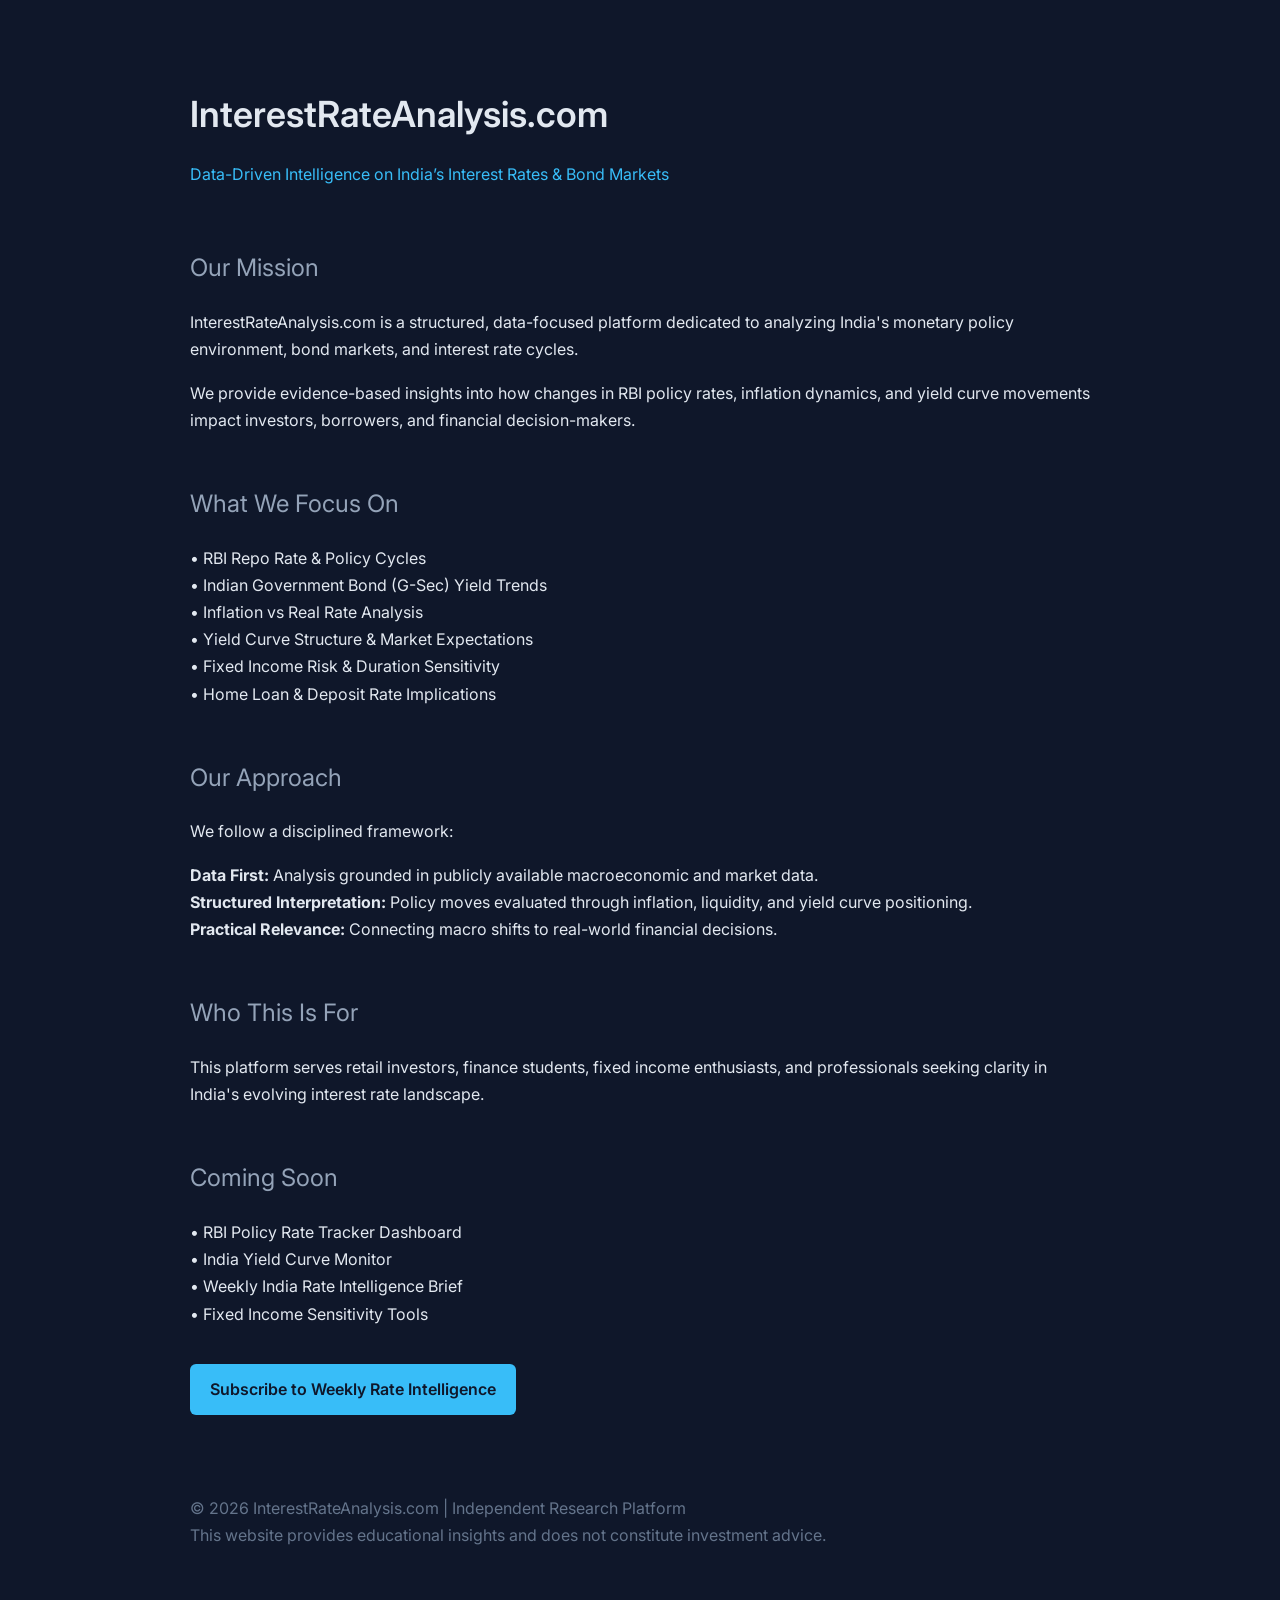
==== index.html @ b9cabc16 "Add files via upload" ====
<!DOCTYPE html>
<html lang="en">
<head>
<meta charset="UTF-8">
<meta name="viewport" content="width=device-width, initial-scale=1.0">
<title>InterestRateAnalysis.com</title>
<link href="https://fonts.googleapis.com/css2?family=Inter:wght@300;400;600&display=swap" rel="stylesheet">
<style>
body {
    margin: 0;
    font-family: 'Inter', sans-serif;
    background-color: #0f172a;
    color: #e2e8f0;
    line-height: 1.7;
}
.container {
    max-width: 900px;
    margin: auto;
    padding: 60px 20px;
}
h1 {
    font-size: 36px;
    font-weight: 600;
    margin-bottom: 10px;
}
h2 {
    margin-top: 50px;
    font-weight: 400;
    color: #94a3b8;
}
p {
    font-size: 16px;
}
.hero {
    margin-bottom: 60px;
}
.highlight {
    color: #38bdf8;
}
.footer {
    margin-top: 80px;
    font-size: 14px;
    color: #64748b;
}
.button {
    display: inline-block;
    margin-top: 20px;
    padding: 12px 20px;
    background-color: #38bdf8;
    color: #0f172a;
    text-decoration: none;
    font-weight: 600;
    border-radius: 6px;
}
.button:hover {
    opacity: 0.9;
}
</style>
</head>

<body>

<div class="container">

<div class="hero">
<h1>InterestRateAnalysis.com</h1>
<p><span class="highlight">Data-Driven Intelligence on India’s Interest Rates & Bond Markets</span></p>
</div>

<h2>Our Mission</h2>
<p>
InterestRateAnalysis.com is a structured, data-focused platform dedicated to analyzing India's monetary policy environment, bond markets, and interest rate cycles.
</p>
<p>
We provide evidence-based insights into how changes in RBI policy rates, inflation dynamics, and yield curve movements impact investors, borrowers, and financial decision-makers.
</p>

<h2>What We Focus On</h2>
<p>
• RBI Repo Rate & Policy Cycles<br>
• Indian Government Bond (G-Sec) Yield Trends<br>
• Inflation vs Real Rate Analysis<br>
• Yield Curve Structure & Market Expectations<br>
• Fixed Income Risk & Duration Sensitivity<br>
• Home Loan & Deposit Rate Implications
</p>

<h2>Our Approach</h2>
<p>
We follow a disciplined framework:
</p>
<p>
<strong>Data First:</strong> Analysis grounded in publicly available macroeconomic and market data.<br>
<strong>Structured Interpretation:</strong> Policy moves evaluated through inflation, liquidity, and yield curve positioning.<br>
<strong>Practical Relevance:</strong> Connecting macro shifts to real-world financial decisions.
</p>

<h2>Who This Is For</h2>
<p>
This platform serves retail investors, finance students, fixed income enthusiasts, and professionals seeking clarity in India's evolving interest rate landscape.
</p>

<h2>Coming Soon</h2>
<p>
• RBI Policy Rate Tracker Dashboard<br>
• India Yield Curve Monitor<br>
• Weekly India Rate Intelligence Brief<br>
• Fixed Income Sensitivity Tools
</p>

<a href="#" class="button">Subscribe to Weekly Rate Intelligence</a>

<div class="footer">
<p>
© 2026 InterestRateAnalysis.com | Independent Research Platform<br>
This website provides educational insights and does not constitute investment advice.
</p>
</div>

</div>

</body>
</html>
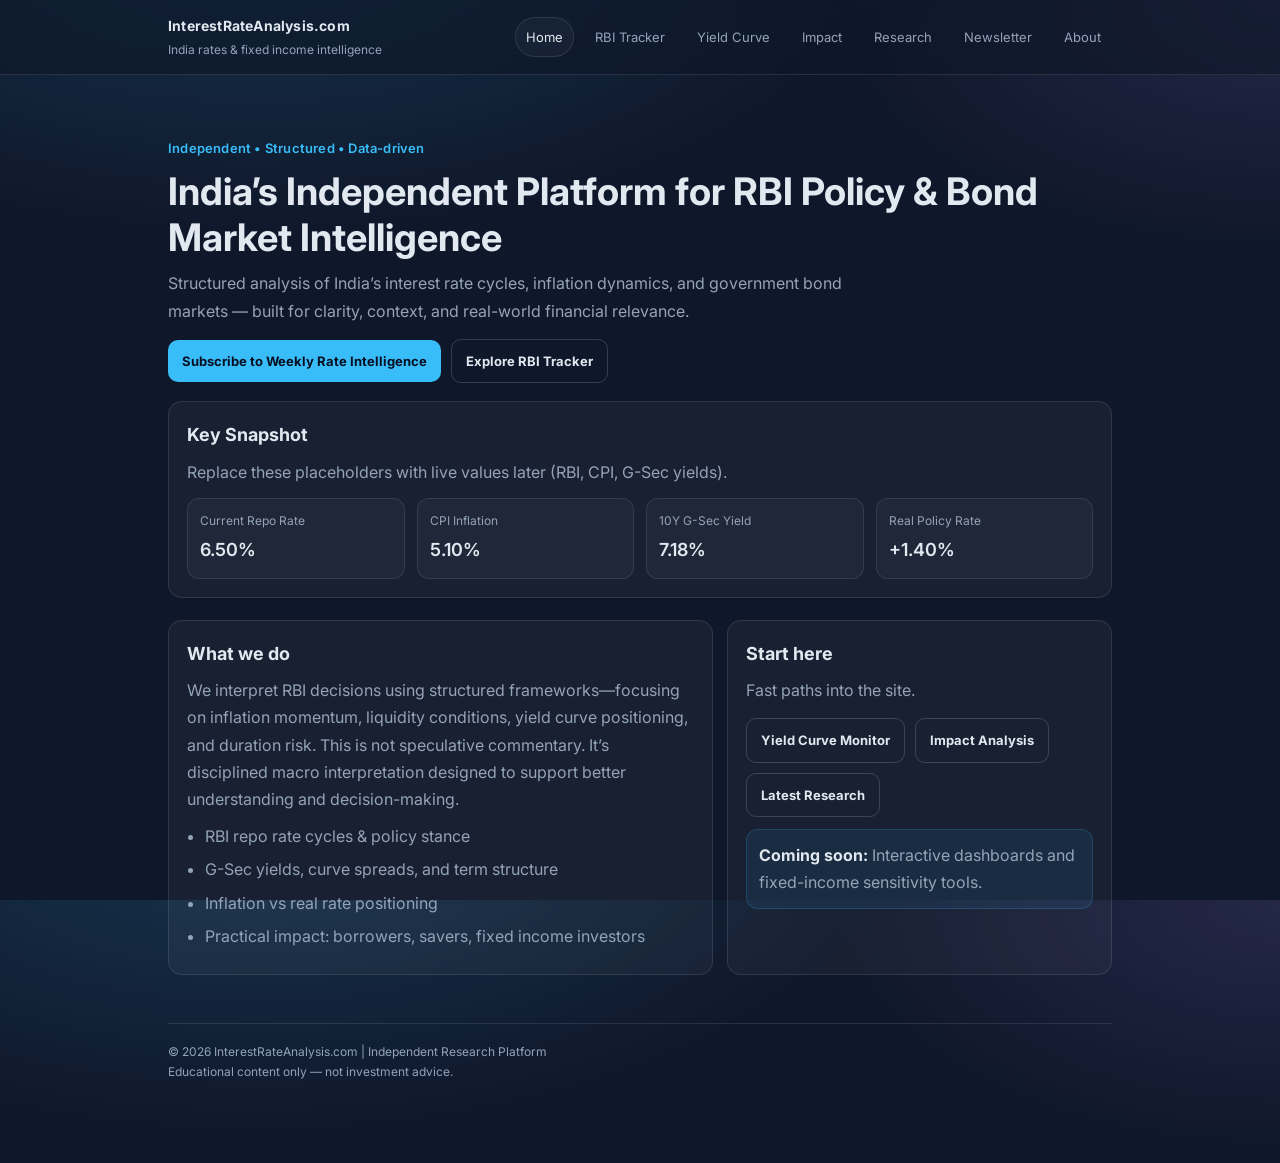
==== commit 4447b705: "Add files via upload" ====
--- a/index.html
+++ b/index.html
@@ -1,123 +1,106 @@
-<!DOCTYPE html>
+<!doctype html>
 <html lang="en">
 <head>
-<meta charset="UTF-8">
-<meta name="viewport" content="width=device-width, initial-scale=1.0">
-<title>InterestRateAnalysis.com</title>
-<link href="https://fonts.googleapis.com/css2?family=Inter:wght@300;400;600&display=swap" rel="stylesheet">
-<style>
-body {
-    margin: 0;
-    font-family: 'Inter', sans-serif;
-    background-color: #0f172a;
-    color: #e2e8f0;
-    line-height: 1.7;
-}
-.container {
-    max-width: 900px;
-    margin: auto;
-    padding: 60px 20px;
-}
-h1 {
-    font-size: 36px;
-    font-weight: 600;
-    margin-bottom: 10px;
-}
-h2 {
-    margin-top: 50px;
-    font-weight: 400;
-    color: #94a3b8;
-}
-p {
-    font-size: 16px;
-}
-.hero {
-    margin-bottom: 60px;
-}
-.highlight {
-    color: #38bdf8;
-}
-.footer {
-    margin-top: 80px;
-    font-size: 14px;
-    color: #64748b;
-}
-.button {
-    display: inline-block;
-    margin-top: 20px;
-    padding: 12px 20px;
-    background-color: #38bdf8;
-    color: #0f172a;
-    text-decoration: none;
-    font-weight: 600;
-    border-radius: 6px;
-}
-.button:hover {
-    opacity: 0.9;
-}
-</style>
+  <meta charset="utf-8"/>
+  <meta name="viewport" content="width=device-width,initial-scale=1"/>
+  <title>InterestRateAnalysis.com — India Rates & Bond Market Intelligence</title>
+  <meta name="description" content="Data-driven analysis of India’s interest rate cycles, RBI policy, inflation dynamics, and government bond markets."/>
+  <link rel="preconnect" href="https://fonts.googleapis.com">
+  <link rel="preconnect" href="https://fonts.gstatic.com" crossorigin>
+  <link href="https://fonts.googleapis.com/css2?family=Inter:wght@300;400;600;700&display=swap" rel="stylesheet">
+  <link rel="stylesheet" href="styles.css"/>
 </head>
+<body>
+  <header class="header">
+    <div class="navwrap">
+      <div class="brand">
+        <strong>InterestRateAnalysis.com</strong>
+        <span>India rates & fixed income intelligence</span>
+      </div>
+      <nav>
+        <a class="active" href="index.html">Home</a>
+        <a href="rbi-tracker.html">RBI Tracker</a>
+        <a href="yield-curve.html">Yield Curve</a>
+        <a href="impact.html">Impact</a>
+        <a href="research.html">Research</a>
+        <a href="newsletter.html">Newsletter</a>
+        <a href="about.html">About</a>
+      </nav>
+    </div>
+  </header>
 
-<body>
+  <main class="container">
+    <section class="hero">
+      <div class="kicker">Independent • Structured • Data-driven</div>
+      <h1>India’s Independent Platform for RBI Policy & Bond Market Intelligence</h1>
+      <p class="sub">
+        Structured analysis of India’s interest rate cycles, inflation dynamics, and government bond markets —
+        built for clarity, context, and real-world financial relevance.
+      </p>
+      <div class="cta">
+        <a class="button" href="newsletter.html">Subscribe to Weekly Rate Intelligence</a>
+        <a class="button secondary" href="rbi-tracker.html">Explore RBI Tracker</a>
+      </div>
+    </section>
 
-<div class="container">
+    <section class="card">
+      <h2>Key Snapshot</h2>
+      <p>Replace these placeholders with live values later (RBI, CPI, G-Sec yields).</p>
+      <div class="metrics">
+        <div class="metric">
+          <div class="label">Current Repo Rate</div>
+          <div class="value">6.50%</div>
+        </div>
+        <div class="metric">
+          <div class="label">CPI Inflation</div>
+          <div class="value">5.10%</div>
+        </div>
+        <div class="metric">
+          <div class="label">10Y G-Sec Yield</div>
+          <div class="value">7.18%</div>
+        </div>
+        <div class="metric">
+          <div class="label">Real Policy Rate</div>
+          <div class="value">+1.40%</div>
+        </div>
+      </div>
+    </section>
 
-<div class="hero">
-<h1>InterestRateAnalysis.com</h1>
-<p><span class="highlight">Data-Driven Intelligence on India’s Interest Rates & Bond Markets</span></p>
-</div>
+    <section class="grid">
+      <div class="card span-7">
+        <h2>What we do</h2>
+        <p>
+          We interpret RBI decisions using structured frameworks—focusing on inflation momentum,
+          liquidity conditions, yield curve positioning, and duration risk. This is not speculative commentary.
+          It’s disciplined macro interpretation designed to support better understanding and decision-making.
+        </p>
+        <ul class="list">
+          <li>RBI repo rate cycles & policy stance</li>
+          <li>G-Sec yields, curve spreads, and term structure</li>
+          <li>Inflation vs real rate positioning</li>
+          <li>Practical impact: borrowers, savers, fixed income investors</li>
+        </ul>
+      </div>
 
-<h2>Our Mission</h2>
-<p>
-InterestRateAnalysis.com is a structured, data-focused platform dedicated to analyzing India's monetary policy environment, bond markets, and interest rate cycles.
-</p>
-<p>
-We provide evidence-based insights into how changes in RBI policy rates, inflation dynamics, and yield curve movements impact investors, borrowers, and financial decision-makers.
-</p>
+      <div class="card span-5">
+        <h2>Start here</h2>
+        <p>Fast paths into the site.</p>
+        <div class="cta">
+          <a class="button secondary" href="yield-curve.html">Yield Curve Monitor</a>
+          <a class="button secondary" href="impact.html">Impact Analysis</a>
+          <a class="button secondary" href="research.html">Latest Research</a>
+        </div>
+        <div style="height:12px"></div>
+        <div class="notice">
+          <strong>Coming soon:</strong> Interactive dashboards and fixed-income sensitivity tools.
+        </div>
+      </div>
+    </section>
 
-<h2>What We Focus On</h2>
-<p>
-• RBI Repo Rate & Policy Cycles<br>
-• Indian Government Bond (G-Sec) Yield Trends<br>
-• Inflation vs Real Rate Analysis<br>
-• Yield Curve Structure & Market Expectations<br>
-• Fixed Income Risk & Duration Sensitivity<br>
-• Home Loan & Deposit Rate Implications
-</p>
-
-<h2>Our Approach</h2>
-<p>
-We follow a disciplined framework:
-</p>
-<p>
-<strong>Data First:</strong> Analysis grounded in publicly available macroeconomic and market data.<br>
-<strong>Structured Interpretation:</strong> Policy moves evaluated through inflation, liquidity, and yield curve positioning.<br>
-<strong>Practical Relevance:</strong> Connecting macro shifts to real-world financial decisions.
-</p>
-
-<h2>Who This Is For</h2>
-<p>
-This platform serves retail investors, finance students, fixed income enthusiasts, and professionals seeking clarity in India's evolving interest rate landscape.
-</p>
-
-<h2>Coming Soon</h2>
-<p>
-• RBI Policy Rate Tracker Dashboard<br>
-• India Yield Curve Monitor<br>
-• Weekly India Rate Intelligence Brief<br>
-• Fixed Income Sensitivity Tools
-</p>
-
-<a href="#" class="button">Subscribe to Weekly Rate Intelligence</a>
-
-<div class="footer">
-<p>
-© 2026 InterestRateAnalysis.com | Independent Research Platform<br>
-This website provides educational insights and does not constitute investment advice.
-</p>
-</div>
-
-</div>
-
+    <footer class="footer">
+      <div>© 2026 InterestRateAnalysis.com | Independent Research Platform</div>
+      <div class="small">Educational content only — not investment advice.</div>
+    </footer>
+  </main>
 </body>
 </html>
--- a/styles.css
+++ b/styles.css
@@ -0,0 +1,233 @@
+:root{
+  --bg: #0f172a;
+  --panel: rgba(255,255,255,.04);
+  --border: rgba(255,255,255,.10);
+  --text: #e2e8f0;
+  --muted: #94a3b8;
+  --accent: #38bdf8;
+  --accent2: #a78bfa;
+  --max: 980px;
+  --radius: 14px;
+}
+
+*{ box-sizing:border-box; }
+html,body{ height:100%; }
+body{
+  margin:0;
+  font-family: Inter, system-ui, -apple-system, Segoe UI, Roboto, Arial, sans-serif;
+  background: radial-gradient(1200px 600px at 20% -10%, rgba(56,189,248,.18), transparent 55%),
+              radial-gradient(900px 500px at 100% 0%, rgba(167,139,250,.14), transparent 50%),
+              var(--bg);
+  color: var(--text);
+  line-height: 1.7;
+}
+
+a{ color: inherit; text-decoration: none; }
+a:hover{ opacity:.95; }
+
+.container{
+  max-width: var(--max);
+  margin: 0 auto;
+  padding: 28px 18px 80px;
+}
+
+.header{
+  position: sticky;
+  top: 0;
+  z-index: 50;
+  backdrop-filter: blur(10px);
+  background: rgba(15,23,42,.65);
+  border-bottom: 1px solid var(--border);
+}
+
+.navwrap{
+  max-width: var(--max);
+  margin: 0 auto;
+  padding: 14px 18px;
+  display:flex;
+  align-items:center;
+  justify-content: space-between;
+  gap: 14px;
+}
+
+.brand{
+  display:flex;
+  flex-direction:column;
+  gap: 2px;
+}
+.brand strong{
+  font-size: 14px;
+  letter-spacing:.2px;
+}
+.brand span{
+  font-size: 12px;
+  color: var(--muted);
+}
+
+nav{
+  display:flex;
+  flex-wrap: wrap;
+  gap: 10px;
+  justify-content:flex-end;
+}
+nav a{
+  font-size: 13px;
+  padding: 8px 10px;
+  border: 1px solid transparent;
+  border-radius: 999px;
+  color: var(--muted);
+}
+nav a.active{
+  color: var(--text);
+  border-color: var(--border);
+  background: rgba(255,255,255,.03);
+}
+nav a:hover{
+  color: var(--text);
+  border-color: rgba(255,255,255,.14);
+}
+
+.hero{
+  padding: 34px 0 18px;
+}
+.kicker{
+  color: var(--accent);
+  font-weight: 600;
+  font-size: 13px;
+  letter-spacing: .2px;
+}
+h1{
+  margin: 10px 0 10px;
+  font-size: 38px;
+  line-height: 1.2;
+}
+.sub{
+  color: var(--muted);
+  margin: 0;
+  max-width: 70ch;
+}
+
+.grid{
+  display:grid;
+  grid-template-columns: repeat(12, 1fr);
+  gap: 14px;
+  margin-top: 22px;
+}
+
+.card{
+  grid-column: span 12;
+  background: var(--panel);
+  border: 1px solid var(--border);
+  border-radius: var(--radius);
+  padding: 18px;
+}
+
+@media (min-width: 860px){
+  .span-7{ grid-column: span 7; }
+  .span-5{ grid-column: span 5; }
+  .span-6{ grid-column: span 6; }
+  .span-4{ grid-column: span 4; }
+  .span-8{ grid-column: span 8; }
+}
+
+.card h2{
+  margin: 0 0 8px;
+  font-size: 18px;
+}
+.card p{
+  margin: 0;
+  color: var(--muted);
+}
+
+.metrics{
+  display:grid;
+  grid-template-columns: repeat(2, minmax(0,1fr));
+  gap: 12px;
+  margin-top: 12px;
+}
+@media (min-width: 860px){
+  .metrics{ grid-template-columns: repeat(4, minmax(0,1fr)); }
+}
+.metric{
+  background: rgba(255,255,255,.03);
+  border: 1px solid rgba(255,255,255,.10);
+  border-radius: 12px;
+  padding: 12px;
+}
+.metric .label{
+  font-size: 12px;
+  color: var(--muted);
+}
+.metric .value{
+  margin-top: 4px;
+  font-size: 18px;
+  font-weight: 600;
+}
+
+.list{
+  margin: 10px 0 0;
+  padding-left: 18px;
+  color: var(--muted);
+}
+.list li{ margin: 6px 0; }
+
+.cta{
+  display:flex;
+  flex-wrap: wrap;
+  gap: 10px;
+  align-items:center;
+  margin-top: 14px;
+}
+.button{
+  display:inline-block;
+  padding: 10px 14px;
+  border-radius: 10px;
+  background: var(--accent);
+  color: #071022;
+  font-weight: 700;
+  font-size: 13px;
+}
+.button.secondary{
+  background: transparent;
+  color: var(--text);
+  border: 1px solid rgba(255,255,255,.16);
+}
+
+.footer{
+  margin-top: 48px;
+  color: var(--muted);
+  font-size: 12px;
+  border-top: 1px solid var(--border);
+  padding-top: 18px;
+}
+
+.small{
+  font-size: 12px;
+  color: var(--muted);
+}
+
+.notice{
+  background: rgba(56,189,248,.08);
+  border: 1px solid rgba(56,189,248,.20);
+  border-radius: 12px;
+  padding: 12px;
+  color: var(--muted);
+}
+.notice strong{ color: var(--text); }
+
+.form{
+  display:flex;
+  flex-wrap: wrap;
+  gap: 10px;
+  margin-top: 12px;
+}
+.input{
+  flex: 1 1 260px;
+  padding: 10px 12px;
+  border-radius: 10px;
+  border: 1px solid rgba(255,255,255,.14);
+  background: rgba(255,255,255,.03);
+  color: var(--text);
+  outline: none;
+}
+.input::placeholder{ color: rgba(148,163,184,.8); }
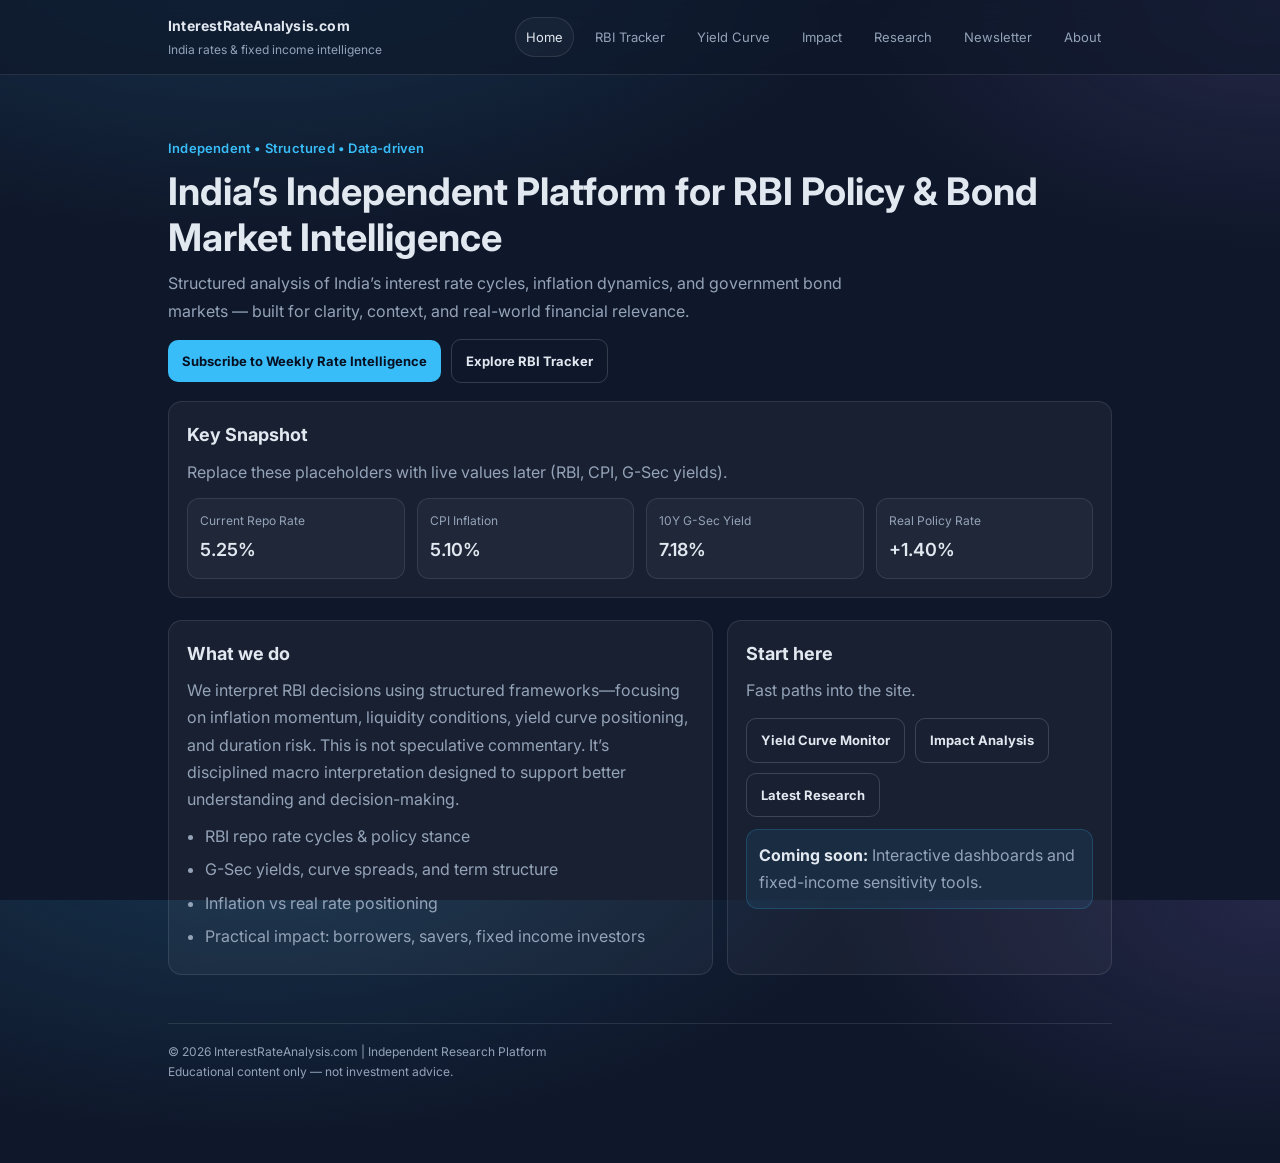
==== commit 29b17c40: "Update Current Repo Rate from 6.50% to 5.25%" ====
--- a/index.html
+++ b/index.html
@@ -49,7 +49,7 @@
       <div class="metrics">
         <div class="metric">
           <div class="label">Current Repo Rate</div>
-          <div class="value">6.50%</div>
+          <div class="value">5.25%</div>
         </div>
         <div class="metric">
           <div class="label">CPI Inflation</div>
@@ -103,4 +103,4 @@
     </footer>
   </main>
 </body>
-</html>+</html>
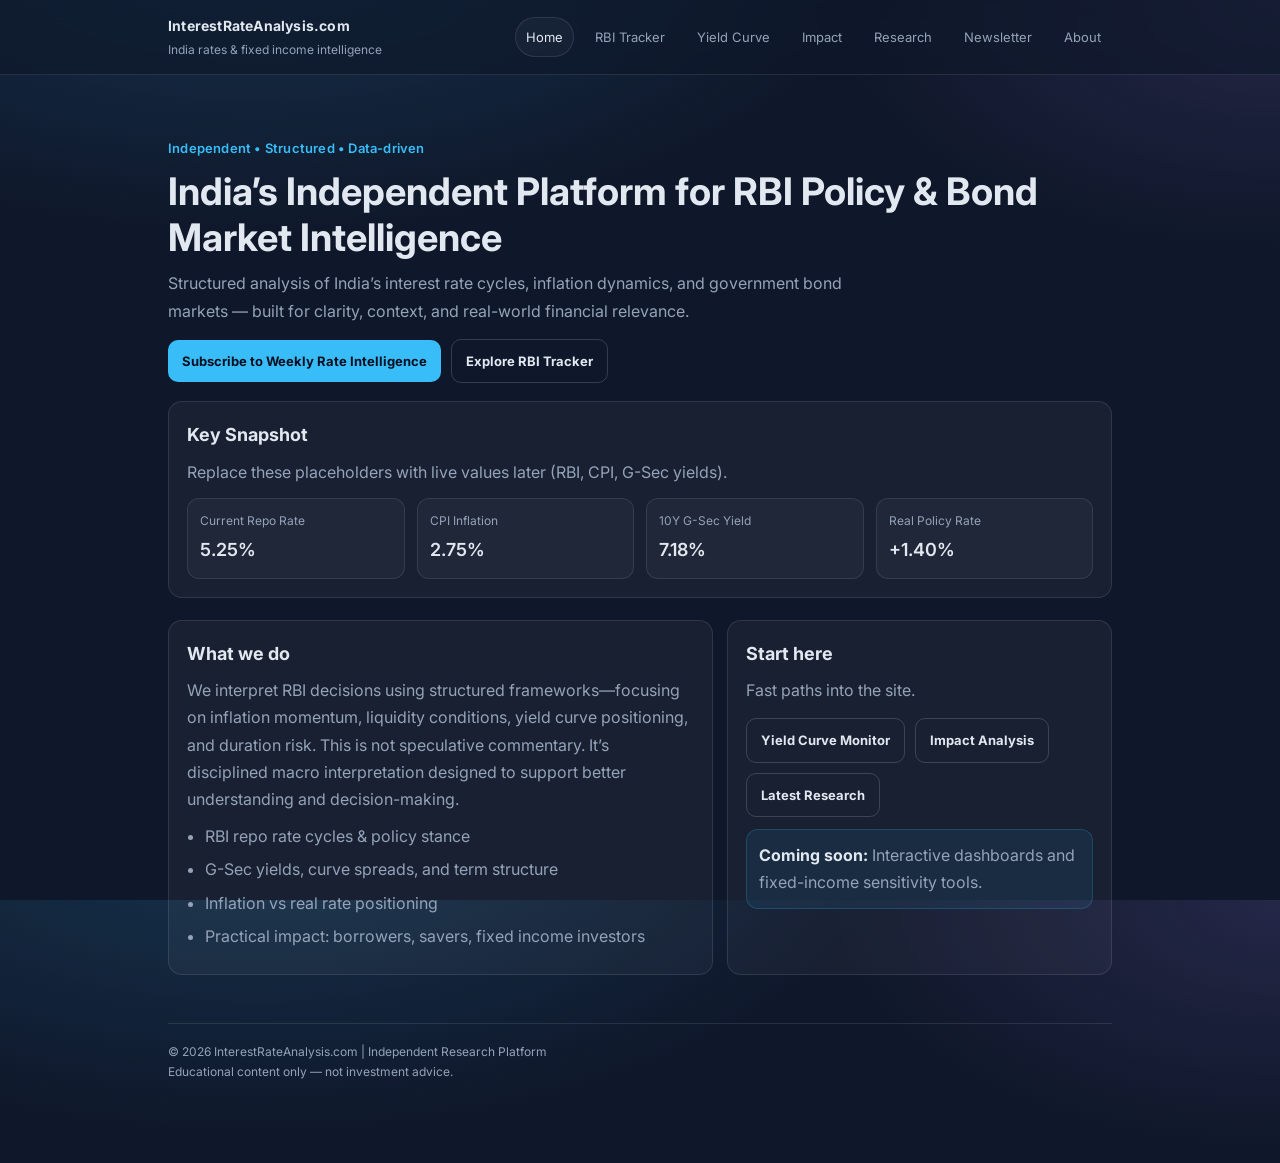
==== commit 24dd0d7b: "Update CPI Inflation value from 5.10% to 2.75%" ====
--- a/index.html
+++ b/index.html
@@ -53,7 +53,7 @@
         </div>
         <div class="metric">
           <div class="label">CPI Inflation</div>
-          <div class="value">5.10%</div>
+          <div class="value">2.75%</div>
         </div>
         <div class="metric">
           <div class="label">10Y G-Sec Yield</div>
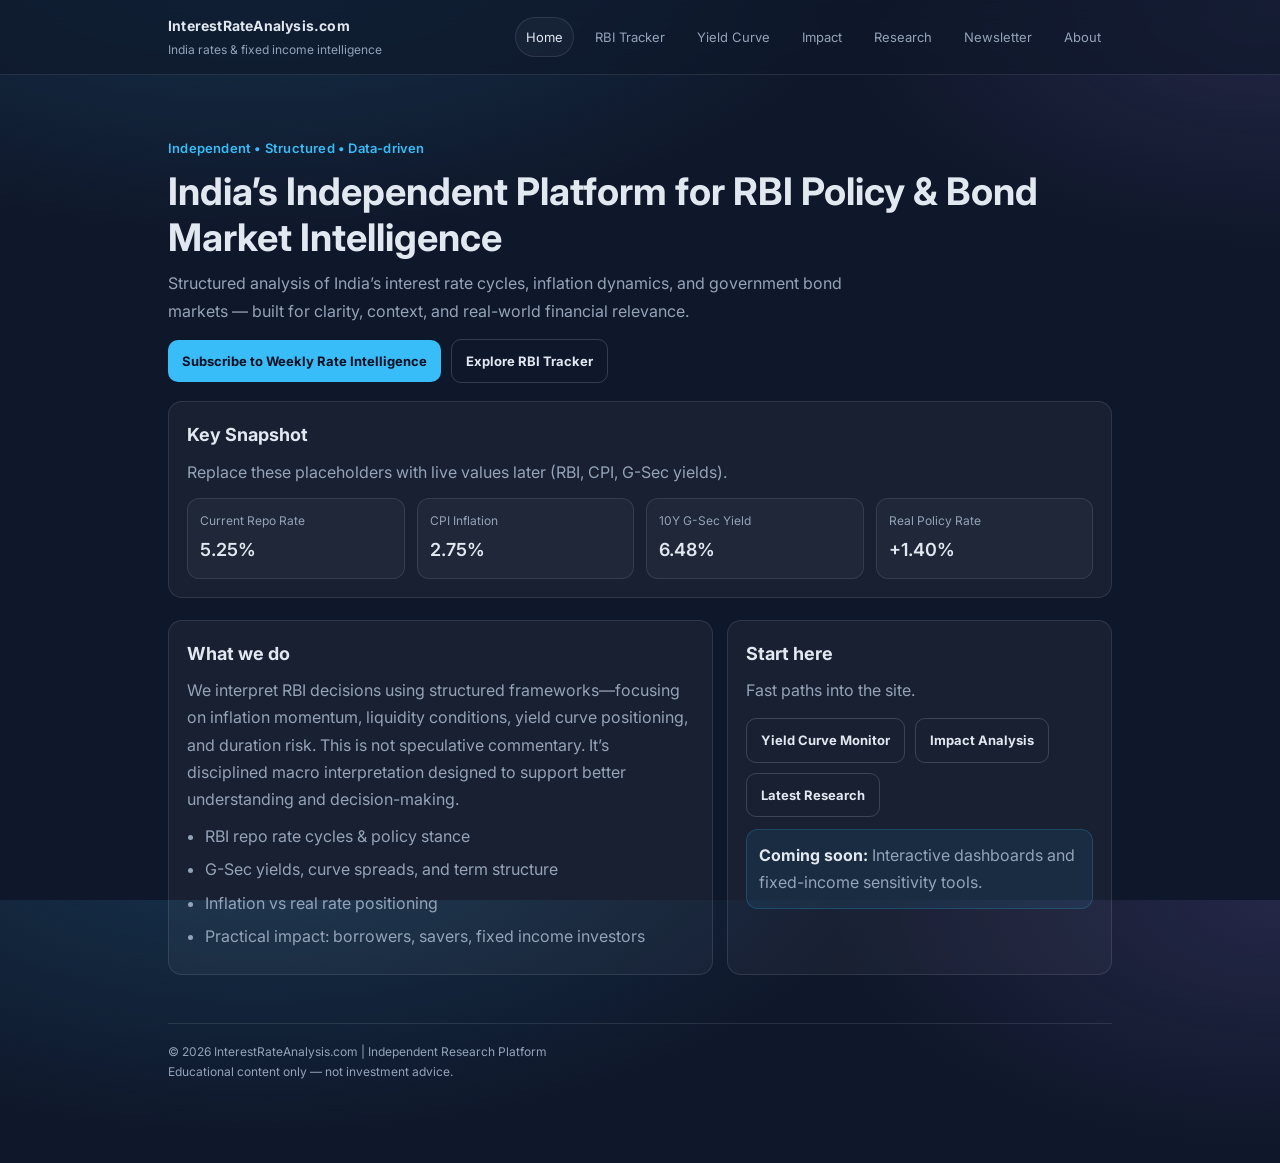
==== commit 7f4c4eea: "Change 10Y G-Sec Yield value to 6.48% Updated 10Y G-Sec Yield value from 7.18% to 6.48%." ====
--- a/index.html
+++ b/index.html
@@ -57,7 +57,7 @@
         </div>
         <div class="metric">
           <div class="label">10Y G-Sec Yield</div>
-          <div class="value">7.18%</div>
+          <div class="value">6.48%</div>
         </div>
         <div class="metric">
           <div class="label">Real Policy Rate</div>
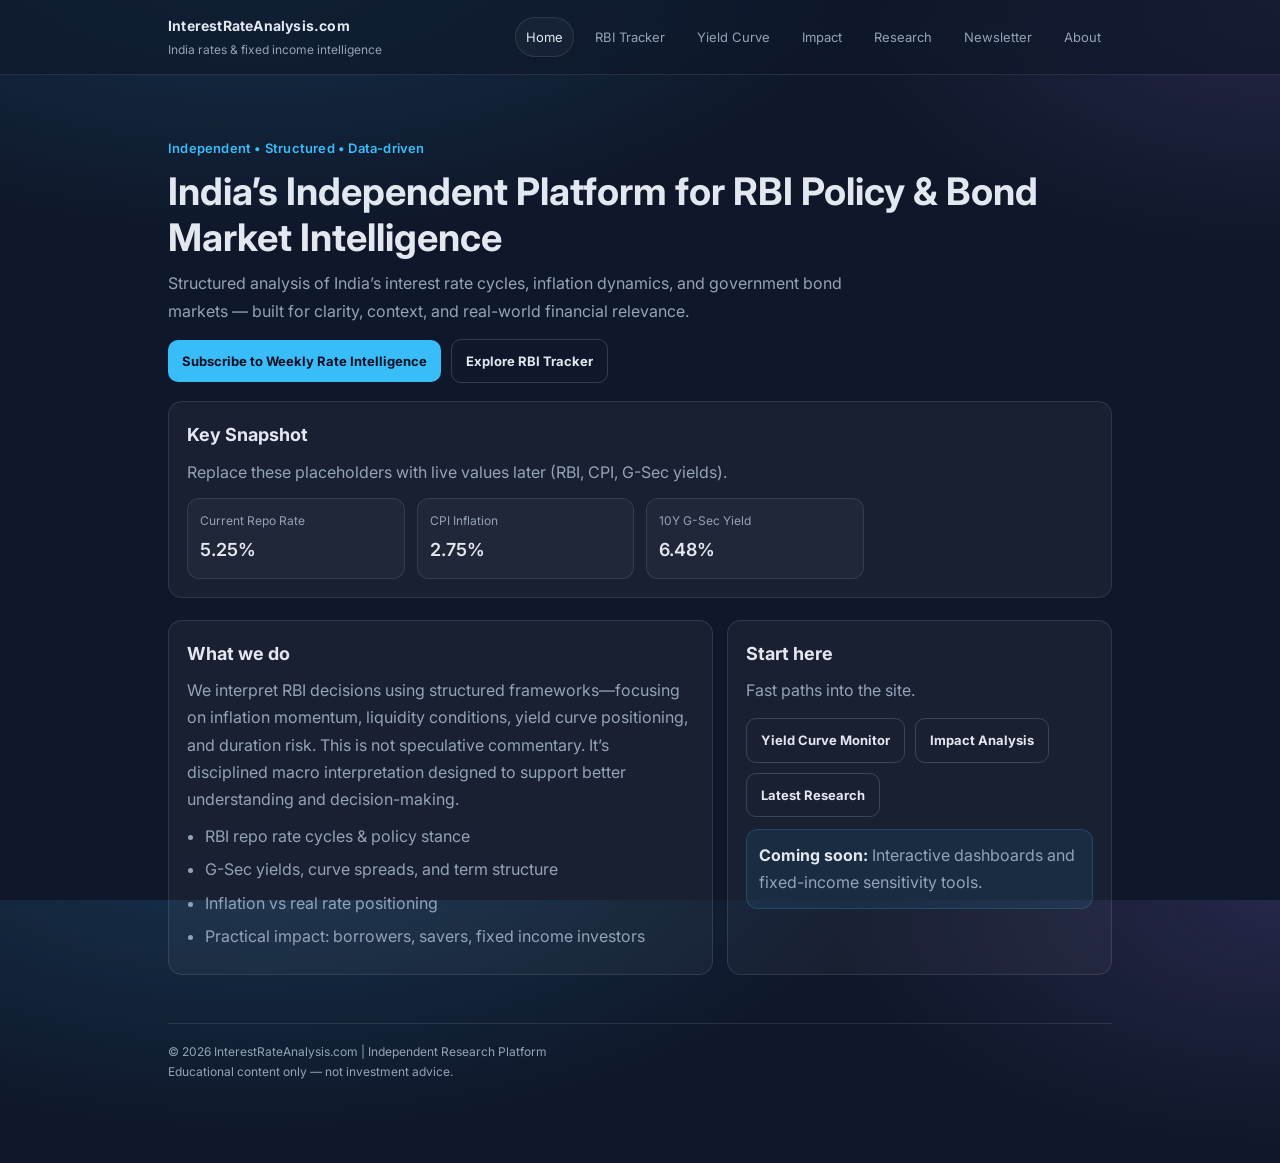
==== commit 248bd0d3: "Remove Real Policy Rate metric from index.html Removed the Real Policy Rate metric from the HTML." ====
--- a/index.html
+++ b/index.html
@@ -59,10 +59,7 @@
           <div class="label">10Y G-Sec Yield</div>
           <div class="value">6.48%</div>
         </div>
-        <div class="metric">
-          <div class="label">Real Policy Rate</div>
-          <div class="value">+1.40%</div>
-        </div>
+        
       </div>
     </section>
 
